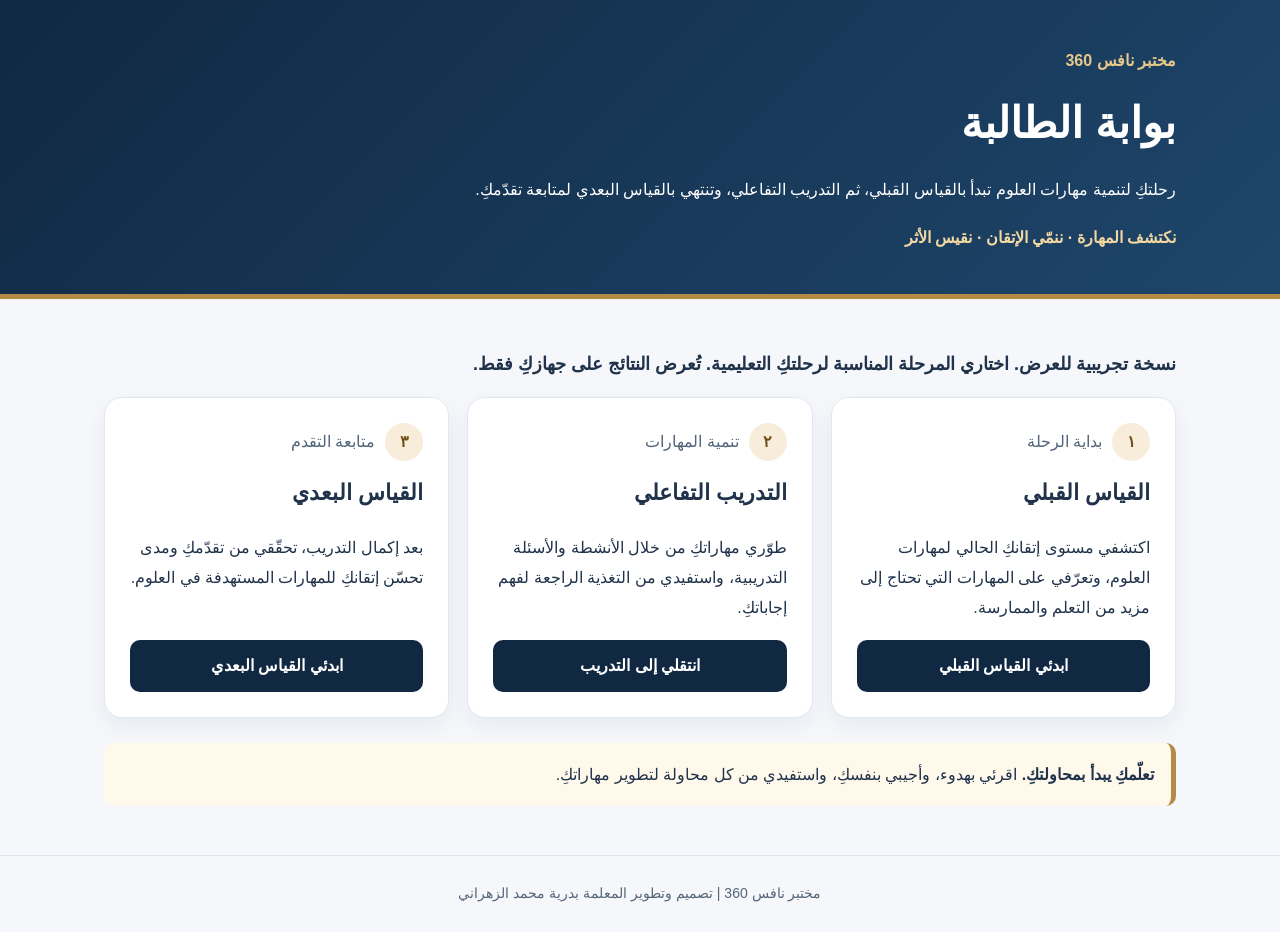
==== index.html @ 51c5fb31 "Prepare Nafis 360 public student demo" ====
<!doctype html>
<html lang="ar" dir="rtl">
<head>
<meta charset="utf-8">
<meta name="viewport" content="width=device-width,initial-scale=1">
<meta name="theme-color" content="#102842">
<meta name="description" content="مختبر نافس 360: القياس القبلي والتدريب التفاعلي والقياس البعدي">
<title>مختبر نافس 360 | البوابة الرئيسية</title>
<style>
:root {
  font-family: Tahoma,Arial,sans-serif;
  color-scheme: light;
  --navy:#102842;
  --gold:#b48b45;
  --paper:#f5f7fb;
  --ink:#20334b;
}
* { box-sizing:border-box; }
body {
  margin:0;
  background:var(--paper);
  color:var(--ink);
  line-height:1.85;
}
a { color:inherit; }
.wrap { max-width:1120px;margin:auto;padding:24px; }
.hero {
  background:linear-gradient(135deg,#102842,#1e466b);
  color:white;
  border-bottom:5px solid var(--gold);
}
.hero .wrap { padding-top:46px;padding-bottom:42px; }
.brand { color:#e7c88a;font-weight:700; }
h1 { font-size:clamp(27px,4vw,43px);margin:8px 0 12px; }
h2 { font-size:22px;margin:12px 0; }
p { margin:8px 0 18px; }
.tag { color:#f3d8a2;font-weight:bold; }
.intro { margin:25px 0 15px;font-size:18px;font-weight:bold; }
.grid {
  display:grid;
  grid-template-columns:repeat(3,minmax(0,1fr));
  gap:18px;
}
.card {
  background:#fff;
  border:1px solid #e2e8f0;
  border-radius:18px;
  padding:25px;
  box-shadow:0 8px 22px rgba(15,37,63,.06);
  display:flex;
  flex-direction:column;
}
.card .top {
  display:flex;
  align-items:center;
  gap:10px;
  color:#52657b;
}
.num {
  display:inline-grid;
  place-items:center;
  width:38px;
  height:38px;
  background:#f7edda;
  border-radius:50%;
  color:#735018;
  font-weight:bold;
}
.card p { flex:1; }
.btn {
  display:block;
  text-decoration:none;
  text-align:center;
  background:var(--navy);
  color:white;
  border-radius:10px;
  padding:11px 16px;
  font-weight:bold;
}
.btn:hover,.btn:focus-visible {
  background:#285781;
  outline:3px solid #d9b875;
  outline-offset:2px;
}
.extra {
  display:grid;
  grid-template-columns:1fr 1fr;
  gap:18px;
  margin-top:22px;
}
.extra .card { border-top:4px solid var(--gold); }
.note {
  margin:25px 0;
  background:#fff9ec;
  border-right:5px solid var(--gold);
  border-radius:10px;
  padding:17px;
}
.foot {
  text-align:center;
  border-top:1px solid #dce3ec;
  padding:25px 12px;
  color:#566579;
  font-size:14px;
}
@media(max-width:760px) {
  .grid,.extra { grid-template-columns:1fr; }
  .wrap { padding:18px; }
  .hero .wrap { padding-top:30px;padding-bottom:30px; }
}
</style>
</head>
<body>

<header class="hero">
  <div class="wrap">
    <div class="brand">مختبر نافس 360</div>
    <h1>بوابة الطالبة</h1>
    <p>
      رحلتكِ لتنمية مهارات العلوم تبدأ بالقياس القبلي،
      ثم التدريب التفاعلي، وتنتهي بالقياس البعدي
      لمتابعة تقدّمكِ.
    </p>
    <div class="tag">
      نكتشف المهارة · ننمّي الإتقان · نقيس الأثر
    </div>
  </div>
</header>

<main class="wrap">
  <p class="intro"><strong>نسخة تجريبية للعرض.</strong> اختاري المرحلة المناسبة لرحلتكِ التعليمية. تُعرض النتائج على جهازكِ فقط.</p>

  <section class="grid" aria-label="مراحل التعلم">

    <article class="card">
      <div class="top">
        <span class="num">١</span>
        <span>بداية الرحلة</span>
      </div>
      <h2>القياس القبلي</h2>
      <p>
        اكتشفي مستوى إتقانكِ الحالي لمهارات العلوم،
        وتعرّفي على المهارات التي تحتاج إلى مزيد من التعلم والممارسة.
      </p>
      <a class="btn" href="./pre/">ابدئي القياس القبلي</a>
    </article>

    <article class="card">
      <div class="top">
        <span class="num">٢</span>
        <span>تنمية المهارات</span>
      </div>
      <h2>التدريب التفاعلي</h2>
      <p>
        طوّري مهاراتكِ من خلال الأنشطة والأسئلة التدريبية،
        واستفيدي من التغذية الراجعة لفهم إجاباتكِ.
      </p>
      <a class="btn" href="./training/">انتقلي إلى التدريب</a>
    </article>

    <article class="card">
      <div class="top">
        <span class="num">٣</span>
        <span>متابعة التقدم</span>
      </div>
      <h2>القياس البعدي</h2>
      <p>
        بعد إكمال التدريب، تحقّقي من تقدّمكِ
        ومدى تحسّن إتقانكِ للمهارات المستهدفة في العلوم.
      </p>
      <a class="btn" href="./post/">ابدئي القياس البعدي</a>
    </article>

  </section>

  <aside class="note">
    <strong>تعلّمكِ يبدأ بمحاولتكِ.</strong>
    اقرئي بهدوء، وأجيبي بنفسكِ،
    واستفيدي من كل محاولة لتطوير مهاراتكِ.
  </aside>
</main>

<footer class="foot">
  مختبر نافس 360 |
  تصميم وتطوير المعلمة بدرية محمد الزهراني
</footer>

</body>
</html>
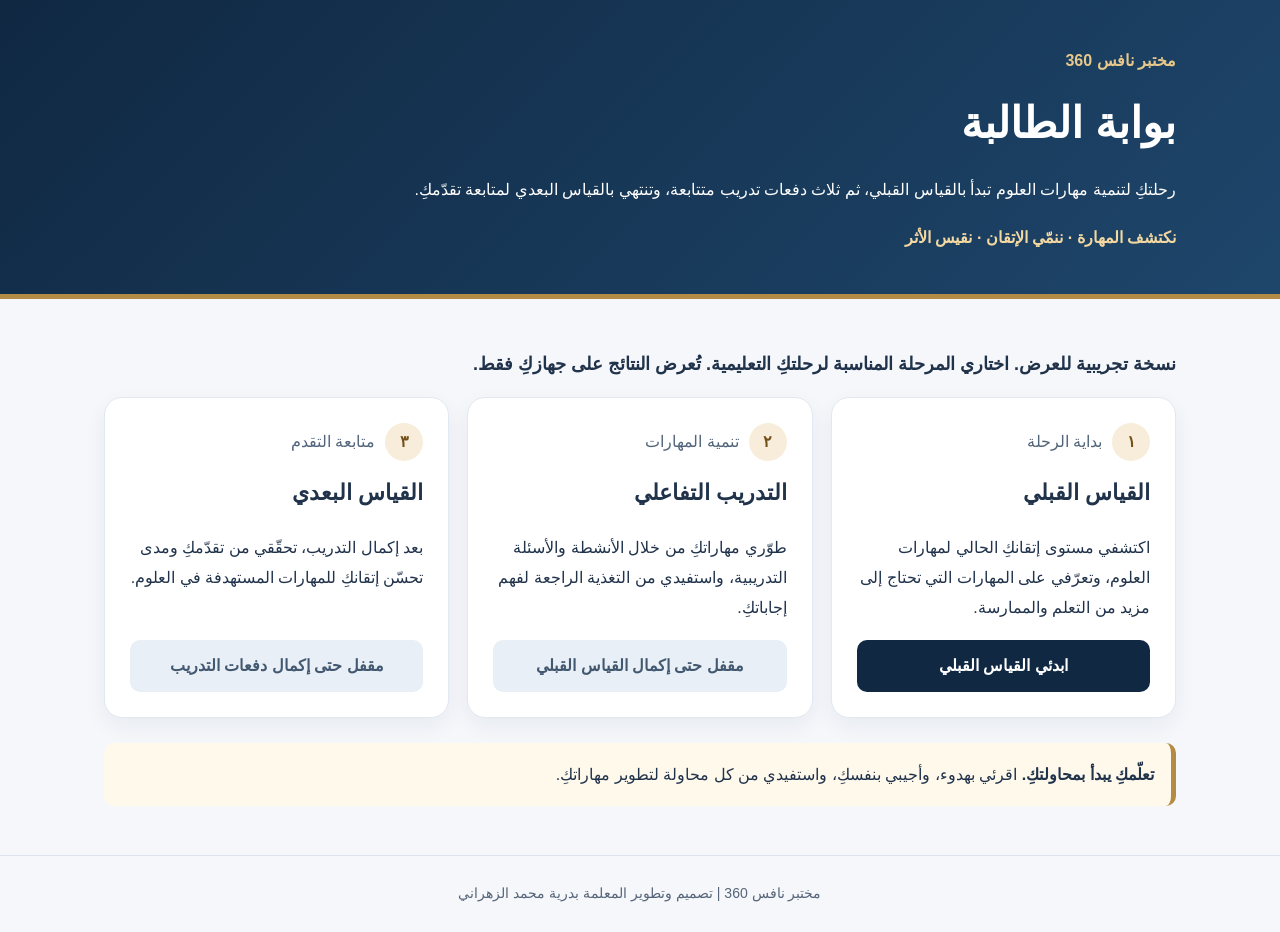
==== commit 7deb0839: "Lock Nafis 360 demo stages and sequence training batches" ====
--- a/index.html
+++ b/index.html
@@ -83,6 +83,12 @@
   outline:3px solid #d9b875;
   outline-offset:2px;
 }
+.btn[aria-disabled="true"] {
+  background:#e9eff6;
+  color:#425871;
+  cursor:default;
+  outline:none;
+}
 .extra {
   display:grid;
   grid-template-columns:1fr 1fr;
@@ -119,7 +125,7 @@
     <h1>بوابة الطالبة</h1>
     <p>
       رحلتكِ لتنمية مهارات العلوم تبدأ بالقياس القبلي،
-      ثم التدريب التفاعلي، وتنتهي بالقياس البعدي
+      ثم ثلاث دفعات تدريب متتابعة، وتنتهي بالقياس البعدي
       لمتابعة تقدّمكِ.
     </p>
     <div class="tag">
@@ -156,7 +162,7 @@
         طوّري مهاراتكِ من خلال الأنشطة والأسئلة التدريبية،
         واستفيدي من التغذية الراجعة لفهم إجاباتكِ.
       </p>
-      <a class="btn" href="./training/">انتقلي إلى التدريب</a>
+      <a class="btn" data-journey-stage="training" data-path="./training/" data-open-label="انتقلي إلى التدريب" aria-disabled="true" data-locked-label="مقفل حتى إكمال القياس القبلي">مقفل حتى إكمال القياس القبلي</a>
     </article>
 
     <article class="card">
@@ -169,7 +175,7 @@
         بعد إكمال التدريب، تحقّقي من تقدّمكِ
         ومدى تحسّن إتقانكِ للمهارات المستهدفة في العلوم.
       </p>
-      <a class="btn" href="./post/">ابدئي القياس البعدي</a>
+      <a class="btn" data-journey-stage="post" data-path="./post/" data-open-label="ابدئي القياس البعدي" aria-disabled="true" data-locked-label="مقفل حتى إكمال دفعات التدريب">مقفل حتى إكمال دفعات التدريب</a>
     </article>
 
   </section>
@@ -186,5 +192,6 @@
   تصميم وتطوير المعلمة بدرية محمد الزهراني
 </footer>
 
+  <script src="./assets/demo-journey.js" defer></script>
 </body>
 </html>
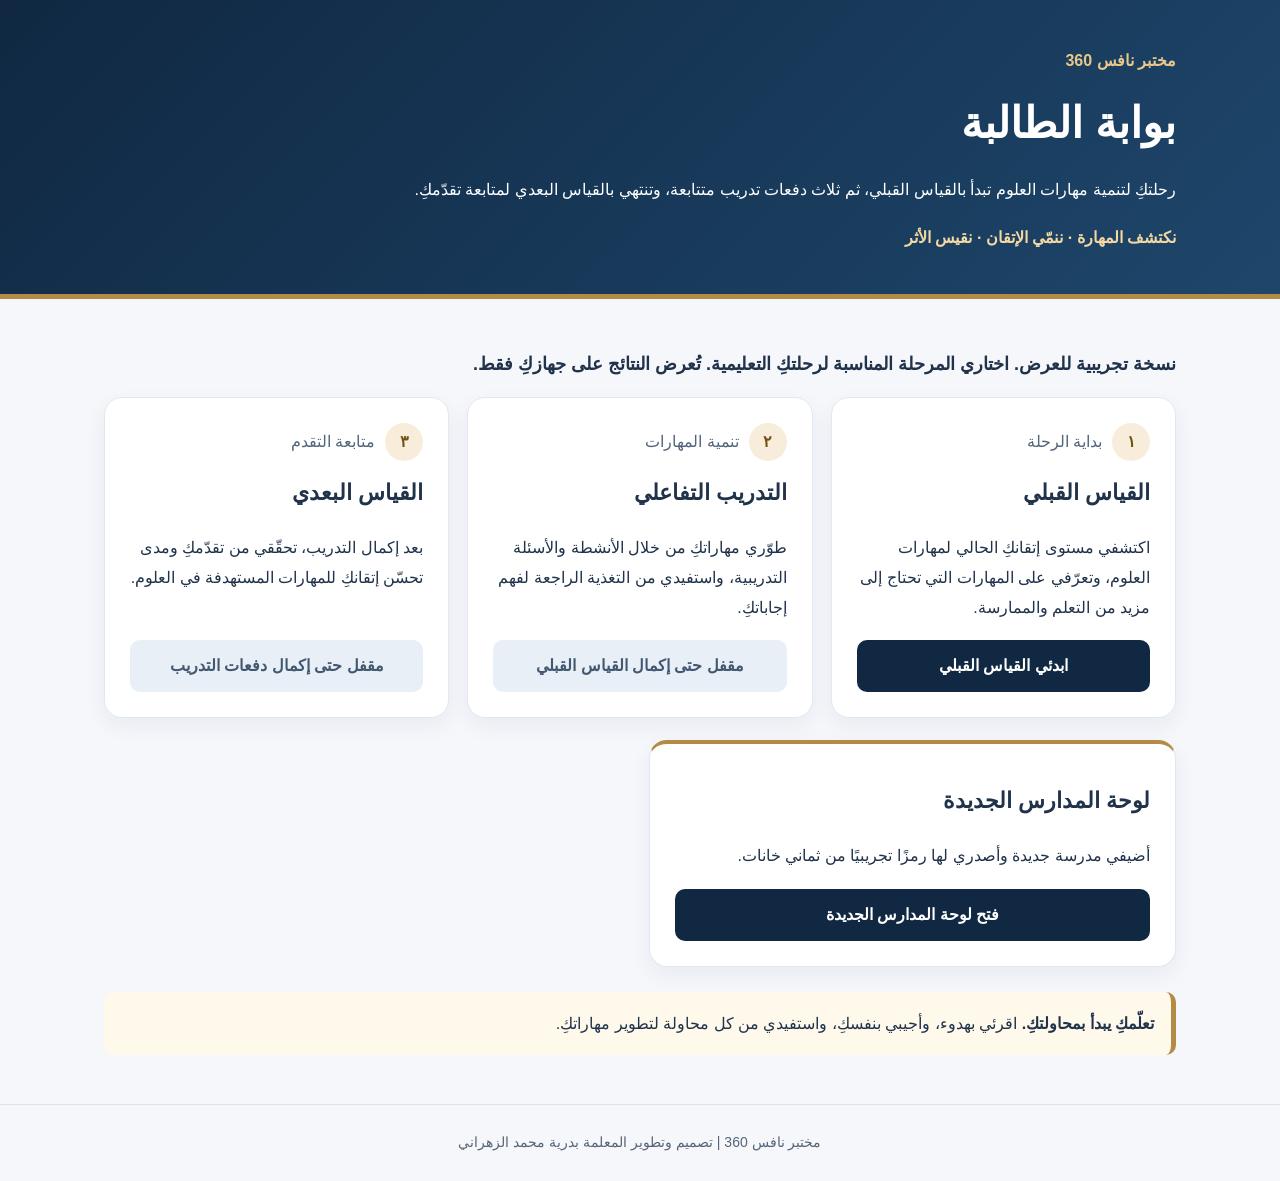
==== commit 07b72eec: "Add an empty, persistent school registration dashboard" ====
--- a/index.html
+++ b/index.html
@@ -180,6 +180,14 @@
 
   </section>
 
+  <section class="extra" aria-label="إدارة المدارس">
+    <article class="card">
+      <h2>لوحة المدارس الجديدة</h2>
+      <p>أضيفي مدرسة جديدة وأصدري لها رمزًا تجريبيًا من ثماني خانات.</p>
+      <a class="btn" href="./admin/">فتح لوحة المدارس الجديدة</a>
+    </article>
+  </section>
+
   <aside class="note">
     <strong>تعلّمكِ يبدأ بمحاولتكِ.</strong>
     اقرئي بهدوء، وأجيبي بنفسكِ،
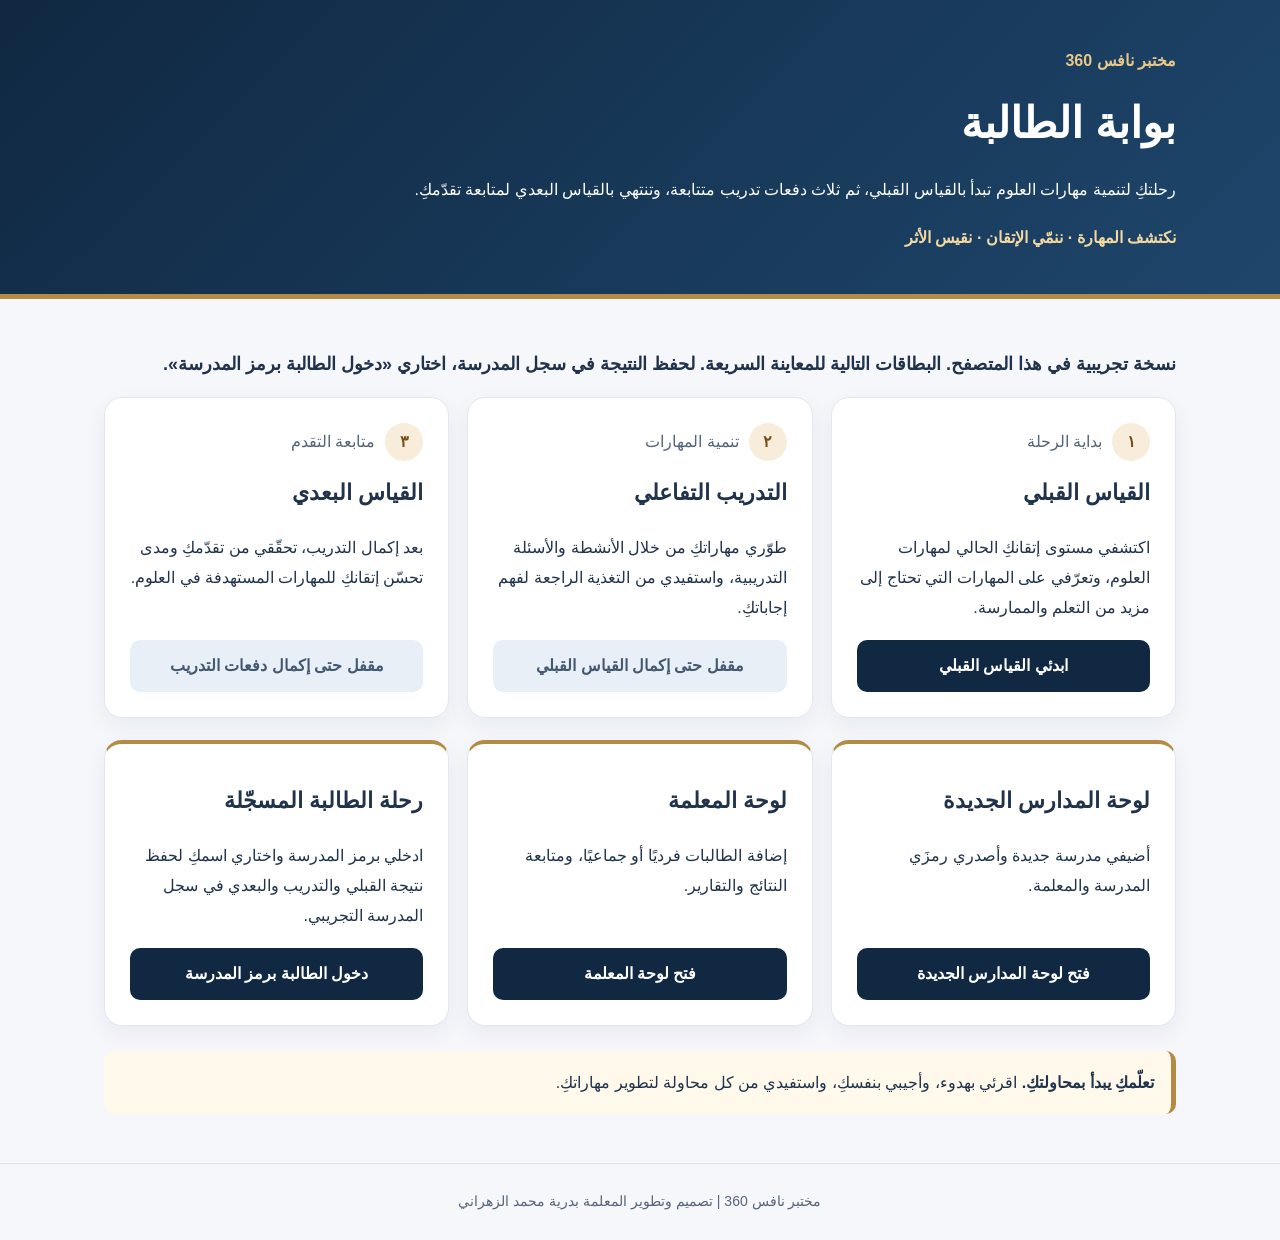
==== commit 4b9bd97b: "Connect school registration, teacher rosters, student assessments and reports" ====
--- a/index.html
+++ b/index.html
@@ -95,6 +95,7 @@
   gap:18px;
   margin-top:22px;
 }
+.school-portals { grid-template-columns:repeat(3,minmax(0,1fr)); }
 .extra .card { border-top:4px solid var(--gold); }
 .note {
   margin:25px 0;
@@ -135,7 +136,7 @@
 </header>
 
 <main class="wrap">
-  <p class="intro"><strong>نسخة تجريبية للعرض.</strong> اختاري المرحلة المناسبة لرحلتكِ التعليمية. تُعرض النتائج على جهازكِ فقط.</p>
+  <p class="intro"><strong>نسخة تجريبية في هذا المتصفح.</strong> البطاقات التالية للمعاينة السريعة. لحفظ النتيجة في سجل المدرسة، اختاري «دخول الطالبة برمز المدرسة».</p>
 
   <section class="grid" aria-label="مراحل التعلم">
 
@@ -180,11 +181,21 @@
 
   </section>
 
-  <section class="extra" aria-label="إدارة المدارس">
+  <section class="extra school-portals" aria-label="بوابات المدارس والمعلمات والطالبات">
     <article class="card">
       <h2>لوحة المدارس الجديدة</h2>
-      <p>أضيفي مدرسة جديدة وأصدري لها رمزًا تجريبيًا من ثماني خانات.</p>
+      <p>أضيفي مدرسة جديدة وأصدري رمزَي المدرسة والمعلمة.</p>
       <a class="btn" href="./admin/">فتح لوحة المدارس الجديدة</a>
+    </article>
+    <article class="card">
+      <h2>لوحة المعلمة</h2>
+      <p>إضافة الطالبات فرديًا أو جماعيًا، ومتابعة النتائج والتقارير.</p>
+      <a class="btn" href="./teacher/">فتح لوحة المعلمة</a>
+    </article>
+    <article class="card">
+      <h2>رحلة الطالبة المسجّلة</h2>
+      <p>ادخلي برمز المدرسة واختاري اسمكِ لحفظ نتيجة القبلي والتدريب والبعدي في سجل المدرسة التجريبي.</p>
+      <a class="btn" href="./student/">دخول الطالبة برمز المدرسة</a>
     </article>
   </section>
 
